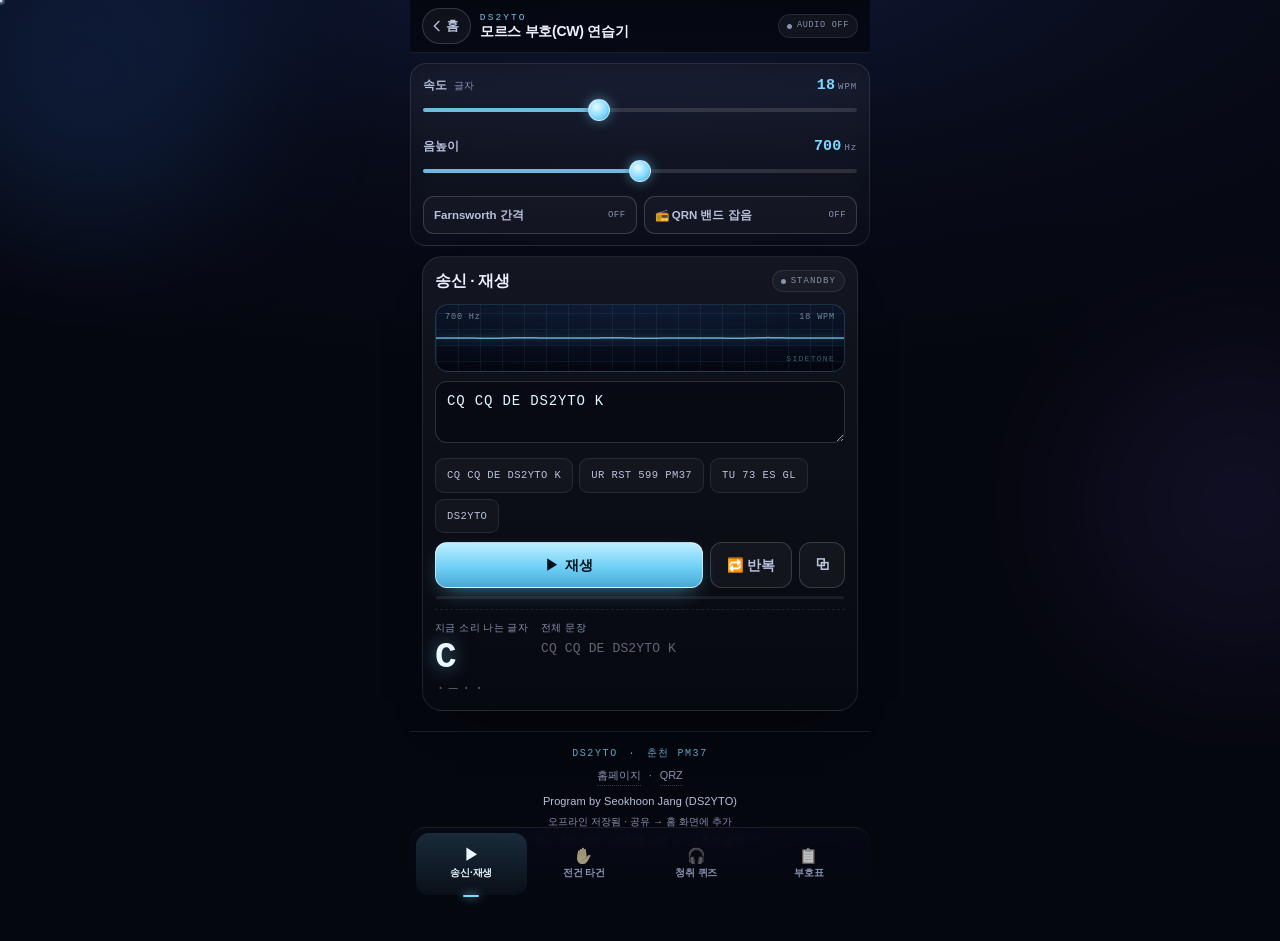
==== cw-trainer/index.html @ cb5028ee "cw-trainer: DS2YTO 모르스 부호(CW) 연습기 추가 — 송신·재생, 전건 타건 자동 해독, 청취 퀴즈(실전 QSO 콜사인 포함), 부호표, Farnsworth 간격·" ====
<!DOCTYPE html>
<html lang="ko">
<head>
<meta charset="utf-8">
<meta name="viewport" content="width=device-width, initial-scale=1, viewport-fit=cover">
<title>DS2YTO 모르스 부호(CW) 연습기</title>
<meta name="description" content="모르스 부호(CW) 송신·재생, 전건 타건 자동 해독, 청취 퀴즈, 부호표 — Farnsworth 간격과 QRN 밴드 잡음까지, 인터넷 없이도 열리는 DS2YTO CW 연습기.">
<meta name="author" content="Seokhoon Jang">
<meta name="theme-color" content="#05070f">
<meta name="color-scheme" content="dark">
<meta name="apple-mobile-web-app-capable" content="yes">
<meta name="apple-mobile-web-app-title" content="CW 연습기">
<meta name="apple-mobile-web-app-status-bar-style" content="black-translucent">
<meta name="mobile-web-app-capable" content="yes">
<meta property="og:type" content="website">
<meta property="og:title" content="DS2YTO 모르스 부호(CW) 연습기">
<meta property="og:description" content="송신·재생 · 전건 타건 자동 해독 · 청취 퀴즈 · 부호표 · Farnsworth 간격 · QRN 밴드 잡음">
<meta property="og:url" content="https://jangsh1015.github.io/cw-trainer/">
<meta property="og:locale" content="ko_KR">
<link rel="manifest" href="manifest.webmanifest">
<link rel="icon" href="icon.svg" type="image/svg+xml">
<link rel="icon" href="icon-192.png" sizes="192x192" type="image/png">
<link rel="apple-touch-icon" href="apple-touch-icon.png">
<link rel="stylesheet" href="style.css?v=cw1">
</head>
<body>
<div class="sky" aria-hidden="true"><div class="stars" id="stars"></div><div class="glow glow-a"></div><div class="glow glow-b"></div></div>

<header class="hdr">
  <a class="back" href="../" aria-label="홈페이지로 돌아가기">
    <svg viewBox="0 0 24 24" aria-hidden="true"><path d="M15 5l-7 7 7 7" fill="none" stroke="currentColor" stroke-width="2" stroke-linecap="round" stroke-linejoin="round"/></svg>
    <span>홈</span>
  </a>
  <div class="brand">
    <span class="brand-k">DS2YTO</span>
    <span class="brand-n">모르스 부호(CW) 연습기</span>
  </div>
  <button type="button" class="live off" id="audioBadge" aria-label="소리 엔진 상태 — 누르면 켜집니다"><i></i><em id="audioText">AUDIO OFF</em></button>
</header>

<!-- ── 공용 컨트롤 ─────────────────────────────── -->
<div class="ctrl" id="ctrl">
  <div class="ctl">
    <div class="ctl-top">
      <label class="ctl-lab" for="wpm">속도 <span>글자</span></label>
      <div class="ctl-val"><b id="wpmVal">18</b><em>WPM</em></div>
    </div>
    <input class="rng" id="wpm" type="range" min="10" max="30" step="1" value="18" aria-label="글자 속도 WPM">
  </div>

  <div class="ctl">
    <div class="ctl-top">
      <label class="ctl-lab" for="tone">음높이</label>
      <div class="ctl-val"><b id="toneVal">700</b><em>Hz</em></div>
    </div>
    <input class="rng" id="tone" type="range" min="500" max="900" step="10" value="700" aria-label="사이드톤 음높이 Hz">
  </div>

  <div class="chips">
    <button type="button" class="chip" id="fwChip" aria-pressed="false">
      <span class="chip-t">Farnsworth 간격</span>
      <em id="fwVal">OFF</em>
    </button>
    <button type="button" class="chip" id="qrnChip" aria-pressed="false">
      <span class="chip-t">📻 QRN 밴드 잡음</span>
      <em id="qrnVal">OFF</em>
    </button>
  </div>

  <div class="fw-sub" id="fwSub" hidden>
    <div class="ctl-top">
      <label class="ctl-lab" for="eff">실효 속도 <span>간격</span></label>
      <div class="ctl-val"><b id="effVal">12</b><em>WPM</em></div>
    </div>
    <input class="rng" id="eff" type="range" min="5" max="18" step="1" value="12" aria-label="Farnsworth 실효 속도 WPM">
    <p class="hint" id="fwHint">글자는 <b>18</b> WPM으로 또렷하게, 사이 간격만 늘려 <b>12</b> WPM 체감으로 들려줍니다.</p>
  </div>
</div>

<main>
  <!-- ── ① 송신 · 재생 ──────────────────────────── -->
  <section class="pane on" id="pane-send" role="tabpanel" aria-label="송신·재생">
    <div class="card">
      <div class="card-h">
        <h2>송신 · 재생</h2>
        <span class="tag" id="txTag"><i></i>STANDBY</span>
      </div>

      <div class="scope">
        <canvas id="scope" aria-hidden="true"></canvas>
        <div class="scope-hud">
          <span id="scopeFreq">700 Hz</span>
          <span id="scopeWpm">18 WPM</span>
        </div>
        <div class="scope-lab" id="scopeLab">SIDETONE</div>
      </div>

      <label class="sr-only" for="txText">보낼 문장</label>
      <textarea id="txText" rows="2" maxlength="160" spellcheck="false" autocapitalize="characters" autocomplete="off">CQ CQ DE DS2YTO K</textarea>

      <div class="presets" id="presets">
        <button type="button" class="preset" data-tx="CQ CQ DE DS2YTO K">CQ CQ DE DS2YTO K</button>
        <button type="button" class="preset" data-tx="UR RST 599 PM37">UR RST 599 PM37</button>
        <button type="button" class="preset" data-tx="TU 73 ES GL">TU 73 ES GL</button>
        <button type="button" class="preset" data-tx="DS2YTO">DS2YTO</button>
      </div>

      <div class="play-row">
        <button type="button" class="btn primary" id="playBtn"><span id="playIco">▶</span><b id="playLab">재생</b></button>
        <button type="button" class="btn ghost" id="loopBtn" aria-pressed="false">🔁 반복</button>
        <button type="button" class="btn ghost icon" id="copyBtn" aria-label="문장 복사">⧉</button>
      </div>
      <div class="play-bar"><i id="playBarFill"></i></div>

      <div class="now">
        <div class="now-l">
          <div class="now-lab">지금 소리 나는 글자</div>
          <div class="now-char" id="nowChar">C</div>
          <div class="now-code" id="nowCode"><span class="sym">·</span><span class="sym">—</span><span class="sym">·</span><span class="sym">·</span></div>
        </div>
        <div class="now-r">
          <div class="now-lab">전체 문장</div>
          <div class="ribbon" id="ribbon" aria-live="off"></div>
        </div>
      </div>
    </div>
  </section>

  <!-- ── ② 전건 타건 ────────────────────────────── -->
  <section class="pane" id="pane-key" role="tabpanel" aria-label="전건 타건 연습">
    <div class="card">
      <div class="card-h">
        <h2>전건 타건 연습</h2>
        <div class="seg" id="keyMode" role="group" aria-label="키 모드">
          <button type="button" class="on" data-km="straight">스트레이트</button>
          <button type="button" data-km="iambic">아이앰빅</button>
        </div>
      </div>

      <div id="keyStraight">
        <button type="button" class="keypad" id="straightKey" aria-label="스트레이트 키 — 누르는 동안 소리">
          <span class="kp-ring" aria-hidden="true"></span>
          <span class="kp-ico" aria-hidden="true">✋</span>
          <b>STRAIGHT KEY</b>
          <em>누르는 동안 소리 · 짧게 점, 길게 선</em>
        </button>
        <p class="hint center">키보드 <b>스페이스바</b>로도 칠 수 있습니다. 점 길이는 치는 속도에 맞춰 자동으로 맞춰집니다.</p>
      </div>

      <div id="keyIambic" hidden>
        <div class="paddles">
          <button type="button" class="paddle dot" id="padDot" aria-label="점 키 — 누르고 있으면 점이 계속">
            <b>·</b><em>점</em>
          </button>
          <button type="button" class="paddle dash" id="padDash" aria-label="선 키 — 누르고 있으면 선이 계속">
            <b>—</b><em>선</em>
          </button>
        </div>
        <p class="hint center">양쪽을 함께 누르면 점·선이 <b>교대로</b> 나갑니다. <b id="iambicWpm">18</b> WPM 전자키.</p>
      </div>

      <div class="decode">
        <div class="dc-h"><span>자동 해독</span><span class="mono" id="dcUnit">점 67ms</span></div>
        <div class="dc-out" id="dcOut"><span class="dc-empty">타건하면 점·선을 읽어 글자로 쌓아 줍니다</span></div>
        <div class="dc-cur">
          <span class="dc-cur-lab">치는 중</span>
          <b id="dcCur">—</b>
          <span class="mono" id="dcCurCode">· —</span>
        </div>
        <div class="dc-btns">
          <button type="button" class="btn ghost sm" id="spaceBtn">␣ 단어 띄우기</button>
          <button type="button" class="btn ghost sm" id="backBtn">⌫ 한 글자</button>
          <button type="button" class="btn ghost sm" id="clearBtn">전체 지우기</button>
        </div>
      </div>
    </div>
  </section>

  <!-- ── ③ 청취 퀴즈 ────────────────────────────── -->
  <section class="pane" id="pane-quiz" role="tabpanel" aria-label="청취 퀴즈">
    <div class="card">
      <div class="card-h">
        <h2>청취 퀴즈</h2>
        <span class="tag" id="quizTag">Q1</span>
      </div>

      <div class="q-modes" id="qModes" role="group" aria-label="퀴즈 종류">
        <button type="button" class="on" data-qm="alnum">알파벳·숫자</button>
        <button type="button" data-qm="abbr">햄 약어</button>
        <button type="button" data-qm="qso">실전 QSO</button>
      </div>

      <div class="q-opts">
        <label class="switch"><input type="checkbox" id="qChoice" checked><span></span>4지선다</label>
        <span class="q-opts-note" id="qOptsNote">끄면 직접 입력</span>
        <button type="button" class="mini" id="qPlay">🔊 소리 듣기</button>
      </div>

      <div class="q-ask" id="qAsk">부호를 듣고 답을 고르세요</div>
      <div class="q-body" id="qBody"></div>
      <div class="q-fb" id="qFb" hidden></div>

      <div class="q-next">
        <button type="button" class="btn primary" id="qNext" hidden>다음 문제 →</button>
      </div>

      <div class="q-score">
        <div class="qs"><b id="scRate">—</b><em>정답률</em></div>
        <div class="qs"><b id="scTotal">0</b><em>시도</em></div>
        <div class="qs"><b id="scStreak">0</b><em>연속</em></div>
        <button type="button" class="mini" id="scReset">기록 지우기</button>
      </div>
    </div>
  </section>

  <!-- ── ④ 부호표 ───────────────────────────────── -->
  <section class="pane" id="pane-chart" role="tabpanel" aria-label="모르스 부호표">
    <div class="card">
      <div class="card-h">
        <h2>모르스 부호표</h2>
        <span class="tag soft">TAP ▶</span>
      </div>
      <p class="hint">칸을 누르면 그 부호가 바로 울립니다. 점(<b>·</b>)은 짧게, 선(<b>—</b>)은 점 세 개 길이.</p>

      <h3 class="chart-h">알파벳 <span>A–Z</span></h3>
      <div class="morse-grid" id="gridAlpha"></div>

      <h3 class="chart-h">숫자 <span>0–9</span></h3>
      <div class="morse-grid num" id="gridNum"></div>

      <h3 class="chart-h">기호 <span>부호 · 물음표 · 슬래시</span></h3>
      <div class="morse-grid" id="gridSym"></div>

      <h3 class="chart-h">프로사인 <span>AR · SK · BT</span></h3>
      <div class="morse-grid" id="gridPro"></div>

      <div class="legend-mini">
        <p><b>AR</b> .-.-. 교신 끝, 응답 대기 · <b>SK</b> ...-.- 교신 종료 · <b>BT</b> -...- 문단 구분</p>
      </div>
    </div>
  </section>
</main>

<footer>
  <div class="foot-brand">DS2YTO <span>·</span> 춘천 PM37</div>
  <div class="foot-links">
    <a href="https://jangsh1015.github.io/">홈페이지</a><span>·</span>
    <a href="https://www.qrz.com/db/DS2YTO">QRZ</a>
  </div>
  <div class="foot-note">Program by Seokhoon Jang (DS2YTO)</div>
  <div class="foot-note dim" id="swNote">오프라인 저장 준비 중…</div>
  <div class="foot-note dim">아이폰은 측면 무음 스위치를 끄면 사이드톤이 들립니다</div>
</footer>

<nav class="tabs" role="tablist" aria-label="연습 모드">
  <button type="button" class="tab on" data-tab="send" role="tab" aria-selected="true"><span class="ico" aria-hidden="true">▶</span><span>송신·재생</span></button>
  <button type="button" class="tab" data-tab="key" role="tab" aria-selected="false"><span class="ico" aria-hidden="true">✋</span><span>전건 타건</span></button>
  <button type="button" class="tab" data-tab="quiz" role="tab" aria-selected="false"><span class="ico" aria-hidden="true">🎧</span><span>청취 퀴즈</span></button>
  <button type="button" class="tab" data-tab="chart" role="tab" aria-selected="false"><span class="ico" aria-hidden="true">📋</span><span>부호표</span></button>
</nav>

<div class="toast" id="toast" role="status" aria-live="polite"></div>
<script src="app.js?v=cw1"></script>
</body>
</html>
---- cw-trainer/style.css ----
/* ── DS2YTO 모르스 부호(CW) 연습기 ───────────────────────────── */

:root{
  --bg:#05070f;
  --bg2:#080d1c;
  --ink:#eef2ff;
  --soft:#b9c2dd;
  --dim:#8892b0;
  --line:rgba(255,255,255,.09);
  --line2:rgba(255,255,255,.16);
  --glass:rgba(255,255,255,.045);
  --glass2:rgba(255,255,255,.075);
  --cyan:#7fd8ff;
  --violet:#b9a8ff;
  --gold:#ffd9a0;
  --amber:#ffb26b;
  --green:#8ff0c0;
  --red:#ff8f8f;
  --r:20px;
  --mono:ui-monospace,"SF Mono",SFMono-Regular,Menlo,Consolas,"Noto Sans Mono CJK KR",monospace;
  --sans:-apple-system,BlinkMacSystemFont,"Apple SD Gothic Neo","Pretendard Variable",Pretendard,"Malgun Gothic","Segoe UI",Roboto,sans-serif;
  --pad:12px;
  --nav-h:62px;
}

*,*::before,*::after{box-sizing:border-box}
html{-webkit-text-size-adjust:100%;scroll-behavior:smooth}
body{
  margin:0;
  background:var(--bg);
  color:var(--ink);
  font-family:var(--sans);
  font-size:15px;
  line-height:1.6;
  letter-spacing:-.01em;
  word-break:keep-all;
  overflow-wrap:break-word;
  -webkit-font-smoothing:antialiased;
  overflow-x:hidden;
  padding-bottom:calc(var(--nav-h) + env(safe-area-inset-bottom) + 14px);
  -webkit-tap-highlight-color:transparent;
}
img{max-width:100%;display:block}
a{color:inherit;text-decoration:none}
button{font:inherit;color:inherit;background:none;border:0;cursor:pointer}
input,textarea{font:inherit;color:inherit}
::selection{background:rgba(127,216,255,.28)}
:focus-visible{outline:2px solid var(--cyan);outline-offset:3px}
[hidden]{display:none!important}
.mono{font-family:var(--mono)}
.sr-only{position:absolute;width:1px;height:1px;padding:0;margin:-1px;overflow:hidden;clip:rect(0 0 0 0);white-space:nowrap;border:0}

/* ── 배경 ─────────────────────────────────────────── */
.sky{position:fixed;inset:0;z-index:-1;overflow:hidden;
  background:
    radial-gradient(120% 70% at 50% -8%,#101a3a 0%,rgba(9,13,30,.6) 40%,var(--bg) 74%),
    linear-gradient(180deg,#060912 0%,#05070f 50%,#070b18 100%);
}
.stars,.stars i{position:absolute;display:block;border-radius:50%;background:#fff}
.stars i{box-shadow:0 0 4px rgba(200,226,255,.6);animation:tw 4s ease-in-out infinite}
@keyframes tw{0%,100%{opacity:.22}50%{opacity:.85}}
.glow{position:absolute;width:320px;height:320px;border-radius:50%;filter:blur(70px);opacity:.3}
.glow-a{top:-90px;left:-70px;background:#1d3f7a}
.glow-b{top:38%;right:-120px;background:#3a2b6b;opacity:.22}

/* ── 헤더 ─────────────────────────────────────────── */
.hdr{
  position:sticky;top:0;z-index:30;
  display:flex;align-items:center;gap:9px;
  padding:calc(8px + env(safe-area-inset-top)) var(--pad) 8px;
  background:linear-gradient(180deg,rgba(5,7,15,.96),rgba(5,7,15,.8));
  backdrop-filter:blur(14px);-webkit-backdrop-filter:blur(14px);
  border-bottom:1px solid var(--line);
}
.back{
  display:inline-flex;align-items:center;gap:1px;
  height:36px;padding:0 11px 0 6px;border-radius:999px;
  border:1px solid var(--line2);background:var(--glass);
  font-size:12.5px;font-weight:600;color:var(--soft);
  flex:0 0 auto;
}
.back svg{width:16px;height:16px}
.back:active{transform:scale(.97);background:var(--glass2)}
.brand{display:flex;flex-direction:column;line-height:1.16;min-width:0;flex:1}
.brand-k{font-family:var(--mono);font-size:9.5px;letter-spacing:.22em;color:var(--cyan);opacity:.9}
.brand-n{font-size:14px;font-weight:750;letter-spacing:-.02em;white-space:nowrap;overflow:hidden;text-overflow:ellipsis}
.live{
  display:inline-flex;align-items:center;gap:5px;flex:0 0 auto;
  height:24px;padding:0 8px;border-radius:999px;
  background:rgba(143,240,192,.1);border:1px solid rgba(143,240,192,.3);
  font-family:var(--mono);font-size:8.5px;letter-spacing:.1em;color:var(--green);
}
.live i{width:5px;height:5px;border-radius:50%;background:var(--green);box-shadow:0 0 6px var(--green)}
.live em{font-style:normal}
.live.off{background:rgba(255,255,255,.05);border-color:var(--line);color:var(--dim)}
.live.off i{background:var(--dim);box-shadow:none}
.live.off em{letter-spacing:.08em}

/* ── 공용 컨트롤 ──────────────────────────────────── */
.ctrl{
  margin:10px var(--pad) 0;
  padding:10px 12px 11px;border-radius:16px;
  border:1px solid var(--line);
  background:linear-gradient(180deg,rgba(255,255,255,.055),rgba(255,255,255,.018));
  box-shadow:0 10px 30px -22px #000 inset;
}
.ctl{margin-bottom:7px}
.ctl-top{display:flex;align-items:baseline;justify-content:space-between;gap:8px}
.ctl-lab{font-size:11.5px;font-weight:650;color:var(--soft);letter-spacing:.01em}
.ctl-lab span{font-size:9.5px;font-weight:500;color:var(--dim);margin-left:3px;letter-spacing:.04em}
.ctl-val{font-family:var(--mono);display:flex;align-items:baseline;gap:3px}
.ctl-val b{font-size:15px;font-weight:700;color:var(--cyan);letter-spacing:.01em}
.ctl-val em{font-style:normal;font-size:9px;letter-spacing:.1em;color:var(--dim)}

.rng{
  -webkit-appearance:none;appearance:none;
  width:100%;height:22px;margin:1px 0 0;padding:0;background:transparent;
}
.rng::-webkit-slider-runnable-track{
  height:4px;border-radius:99px;
  background:linear-gradient(90deg,rgba(127,216,255,.85) 0%,rgba(127,216,255,.85) var(--p,50%),rgba(255,255,255,.12) var(--p,50%),rgba(255,255,255,.12) 100%);
}
.rng::-webkit-slider-thumb{
  -webkit-appearance:none;appearance:none;
  width:22px;height:22px;margin-top:-9px;border-radius:50%;
  background:radial-gradient(circle at 38% 34%,#e7faff,#7fd8ff 58%,#3a9bc4 100%);
  border:1px solid rgba(255,255,255,.5);
  box-shadow:0 0 12px rgba(127,216,255,.55),0 2px 6px rgba(0,0,0,.5);
}
.rng::-moz-range-track{height:4px;border-radius:99px;background:rgba(255,255,255,.14)}
.rng::-moz-range-progress{height:4px;border-radius:99px;background:var(--cyan)}
.rng::-moz-range-thumb{width:20px;height:20px;border-radius:50%;background:#7fd8ff;border:1px solid #fff}

.chips{display:flex;gap:7px;margin-top:3px}
.chip{
  flex:1;min-height:38px;display:flex;align-items:center;justify-content:space-between;gap:5px;
  padding:0 10px;border-radius:11px;
  border:1px solid var(--line2);background:rgba(255,255,255,.03);
  text-align:left;transition:border-color .18s,background .18s;
}
.chip .chip-t{font-size:11.5px;font-weight:600;color:var(--soft);white-space:nowrap;overflow:hidden;text-overflow:ellipsis}
.chip em{font-style:normal;font-family:var(--mono);font-size:9px;letter-spacing:.05em;color:var(--dim);flex:0 0 auto}
.chip[aria-pressed="true"]{border-color:rgba(143,240,192,.42);background:linear-gradient(180deg,rgba(143,240,192,.16),rgba(143,240,192,.05))}
.chip[aria-pressed="true"] .chip-t{color:#d9ffee}
.chip[aria-pressed="true"] em{color:var(--green)}

.fw-sub{
  margin-top:8px;padding:9px 10px 6px;border-radius:12px;
  border:1px dashed rgba(127,216,255,.28);
  background:rgba(127,216,255,.05);
  animation:fwIn .2s ease-out;
}
@keyframes fwIn{from{opacity:0;transform:translateY(-4px)}to{opacity:1;transform:none}}
.hint{margin:5px 0 0;font-size:11px;line-height:1.55;color:var(--dim)}
.hint b{color:var(--soft);font-weight:650}
.hint.center{text-align:center;margin:9px 2px 0}

/* ── 탭 (하단 고정) ───────────────────────────────── */
.tabs{
  position:fixed;left:0;right:0;bottom:0;z-index:40;
  display:grid;grid-template-columns:repeat(4,1fr);gap:2px;
  padding:5px 6px calc(5px + env(safe-area-inset-bottom));
  background:linear-gradient(180deg,rgba(6,10,22,.82),rgba(5,7,15,.97));
  backdrop-filter:blur(16px);-webkit-backdrop-filter:blur(16px);
  border-top:1px solid var(--line);
}
.tab{
  display:flex;flex-direction:column;align-items:center;justify-content:center;gap:2px;
  min-height:var(--nav-h);border-radius:13px;
  font-size:10px;font-weight:600;letter-spacing:-.02em;color:var(--dim);
  transition:color .18s,background .18s;
}
.tab .ico{font-size:15px;line-height:1;filter:grayscale(.75) opacity(.75);transition:filter .18s,transform .18s}
.tab.on{color:#e9f8ff;background:linear-gradient(180deg,rgba(127,216,255,.16),rgba(127,216,255,.04))}
.tab.on .ico{filter:none;transform:translateY(-1px)}
.tab.on::after{content:"";position:absolute;bottom:calc(3px + env(safe-area-inset-bottom));width:16px;height:2px;border-radius:2px;background:var(--cyan);box-shadow:0 0 8px var(--cyan)}

/* ── 패널/카드 ────────────────────────────────────── */
main{padding:10px var(--pad) 4px}
.pane{display:none;animation:paneIn .22s ease-out}
.pane.on{display:block}
@keyframes paneIn{from{opacity:0;transform:translateY(6px)}to{opacity:1;transform:none}}
.card{
  padding:12px;border-radius:var(--r);
  border:1px solid var(--line);
  background:linear-gradient(180deg,rgba(255,255,255,.055),rgba(255,255,255,.012));
  box-shadow:0 24px 50px -34px rgba(0,0,0,.9);
}
.card-h{display:flex;align-items:center;justify-content:space-between;gap:8px;margin-bottom:10px}
.card-h h2{margin:0;font-size:15.5px;font-weight:750;letter-spacing:-.025em}
.tag{
  display:inline-flex;align-items:center;gap:5px;
  height:22px;padding:0 8px;border-radius:999px;
  font-family:var(--mono);font-size:9px;letter-spacing:.12em;
  color:var(--dim);border:1px solid var(--line);background:rgba(255,255,255,.03);
}
.tag i{width:5px;height:5px;border-radius:50%;background:var(--dim)}
.tag.on{color:var(--amber);border-color:rgba(255,178,107,.4);background:rgba(255,178,107,.1)}
.tag.on i{background:var(--amber);box-shadow:0 0 7px var(--amber)}
.tag.soft{color:var(--cyan);border-color:rgba(127,216,255,.3);background:rgba(127,216,255,.08)}

/* ── 스코프 ───────────────────────────────────────── */
.scope{
  position:relative;margin:0 0 9px;border-radius:13px;overflow:hidden;
  border:1px solid rgba(127,216,255,.2);
  background:radial-gradient(120% 100% at 50% 0%,rgba(16,30,58,.9),rgba(4,7,16,.95));
}
.scope canvas{display:block;width:100%;height:66px}
.scope-hud{
  position:absolute;left:9px;right:9px;top:6px;
  display:flex;justify-content:space-between;
  font-family:var(--mono);font-size:8.5px;letter-spacing:.1em;color:rgba(200,226,255,.55);
  pointer-events:none;
}
.scope-lab{
  position:absolute;right:9px;bottom:5px;
  font-family:var(--mono);font-size:8px;letter-spacing:.16em;color:rgba(127,216,255,.4);
  pointer-events:none;transition:color .15s;
}
.scope-lab.hot{color:rgba(255,178,107,.95);text-shadow:0 0 10px rgba(255,178,107,.5)}

/* ── 입력 · 프리셋 · 재생 ─────────────────────────── */
#txText{
  width:100%;min-height:58px;resize:vertical;
  padding:9px 11px;border-radius:12px;
  border:1px solid var(--line2);background:rgba(4,8,18,.6);
  font-family:var(--mono);font-size:14px;line-height:1.5;letter-spacing:.06em;
  color:#e6f7ff;text-transform:uppercase;
}
#txText:focus{border-color:rgba(127,216,255,.55);outline:none;box-shadow:0 0 0 3px rgba(127,216,255,.12)}
.presets{display:flex;flex-wrap:wrap;gap:6px;margin:8px 0 9px;padding:0}
.preset{
  flex:0 1 auto;max-width:100%;
  padding:8px 11px;border-radius:9px;
  border:1px solid var(--line);background:rgba(255,255,255,.03);
  font-family:var(--mono);font-size:10.5px;letter-spacing:.04em;color:var(--soft);
  white-space:nowrap;
}
.preset:active{background:rgba(127,216,255,.14);border-color:rgba(127,216,255,.45);color:#e9f8ff}

.play-row{display:flex;gap:7px;align-items:stretch}
.btn{
  display:inline-flex;align-items:center;justify-content:center;gap:6px;
  min-height:46px;padding:0 16px;border-radius:12px;
  font-size:13.5px;font-weight:700;letter-spacing:-.01em;
  border:1px solid var(--line2);background:var(--glass);color:var(--soft);
  transition:transform .12s,background .18s,border-color .18s;
}
.btn:active{transform:scale(.985)}
.btn.primary{
  flex:1;color:#021019;
  background:linear-gradient(180deg,#bdefff,#6fd0f6 55%,#4aa9d4);
  border-color:rgba(255,255,255,.55);
  box-shadow:0 8px 22px -10px rgba(127,216,255,.7);
}
.btn.primary b{font-size:14px}
.btn.primary.tx{background:linear-gradient(180deg,#ffd9a8,#ffb26b 60%,#e08b45);color:#221000;box-shadow:0 8px 22px -10px rgba(255,178,107,.75)}
.btn.ghost{background:rgba(255,255,255,.04)}
.btn.ghost[aria-pressed="true"]{border-color:rgba(255,217,160,.5);background:rgba(255,217,160,.12);color:var(--gold)}
.btn.icon{width:46px;padding:0;font-size:15px}
.btn.sm{min-height:38px;padding:0 11px;font-size:11.5px;font-weight:650;flex:1;white-space:nowrap}
.play-bar{height:3px;margin:8px 1px 10px;border-radius:3px;background:rgba(255,255,255,.07);overflow:hidden}
.play-bar i{display:block;height:100%;width:0;border-radius:3px;background:linear-gradient(90deg,#7fd8ff,#b9a8ff);transition:width .1s linear}

/* ── 현재 글자 · 리본 ─────────────────────────────── */
.now{display:flex;gap:10px;align-items:stretch;border-top:1px dashed var(--line);padding-top:10px}
.now-l{flex:0 0 96px}
.now-lab{font-size:9.5px;letter-spacing:.05em;color:var(--dim);margin-bottom:2px}
.now-char{
  font-family:var(--mono);font-size:36px;font-weight:700;line-height:1.1;
  color:#eaf9ff;text-shadow:0 0 18px rgba(127,216,255,.55);
  min-height:40px;
}
.now-code{display:flex;flex-wrap:wrap;gap:2px;margin-top:2px;min-height:18px}
.now-code .sym{
  font-family:var(--mono);font-size:15px;line-height:1;color:rgba(185,194,221,.42);
  padding:1px 1px;border-radius:4px;transition:color .06s,background .06s,text-shadow .06s;
}
.now-code .sym.on{color:#fffdf5;background:rgba(255,217,160,.22);box-shadow:0 0 0 1px rgba(255,217,160,.55) inset,0 0 12px rgba(255,178,107,.45);text-shadow:0 0 10px rgba(255,217,160,.9)}
.now-r{flex:1;min-width:0}
.ribbon{
  display:flex;flex-wrap:wrap;gap:0;
  font-family:var(--mono);font-size:13px;letter-spacing:.01em;line-height:1.7;
  color:rgba(200,212,240,.45);
  max-height:74px;overflow:hidden;
}
.ribbon span{
  padding:0;border-radius:3px;transition:color .08s,background .08s;
  white-space:pre;
}
.ribbon span.on{color:#021019;background:var(--gold);box-shadow:0 0 12px rgba(255,217,160,.7);font-weight:700}
.ribbon span.done{color:rgba(200,226,255,.78)}

/* ── 전건 타건 ────────────────────────────────────── */
.seg{display:inline-flex;padding:2px;border-radius:999px;border:1px solid var(--line);background:rgba(255,255,255,.03)}
.seg button{
  min-height:30px;padding:0 10px;border-radius:999px;
  font-size:11px;font-weight:650;color:var(--dim);white-space:nowrap;
}
.seg button.on{background:rgba(127,216,255,.16);color:#dff6ff;box-shadow:0 0 0 1px rgba(127,216,255,.3) inset}

.keypad{
  position:relative;display:flex;flex-direction:column;align-items:center;justify-content:center;gap:3px;
  width:100%;height:172px;border-radius:18px;
  border:1px solid rgba(127,216,255,.28);
  background:
    radial-gradient(120% 90% at 50% 0%,rgba(127,216,255,.14),rgba(255,255,255,.02) 60%),
    linear-gradient(180deg,rgba(17,26,48,.9),rgba(6,10,20,.95));
  box-shadow:0 18px 40px -26px #000,0 0 0 1px rgba(255,255,255,.03) inset;
  touch-action:none;user-select:none;-webkit-user-select:none;
  transition:transform .08s,box-shadow .12s,border-color .12s,background .12s;
}
.keypad .kip{display:none}
.kp-ring{
  position:absolute;inset:12px;border-radius:12px;
  border:1px dashed rgba(127,216,255,.2);
  transition:border-color .12s,box-shadow .12s;
}
.kp-ico{font-size:30px;line-height:1;opacity:.85;transition:transform .1s}
.keypad b{font-family:var(--mono);font-size:12px;letter-spacing:.18em;color:rgba(200,226,255,.8)}
.keypad em{font-style:normal;font-size:10.5px;color:var(--dim);letter-spacing:-.01em}
.keypad.keyed{
  transform:scale(.985);border-color:rgba(255,178,107,.75);
  background:
    radial-gradient(120% 90% at 50% 0%,rgba(255,178,107,.3),rgba(255,178,107,.06) 62%),
    linear-gradient(180deg,rgba(48,30,16,.92),rgba(18,11,6,.96));
  box-shadow:0 0 40px -6px rgba(255,178,107,.5),0 12px 30px -22px #000;
}
.keypad.keyed .kp-ring{border-color:rgba(255,217,160,.6);box-shadow:0 0 26px rgba(255,178,107,.35) inset}
.keypad.keyed .kp-ico{transform:scale(1.08)}

.paddles{display:flex;gap:8px;height:150px}
.paddle{
  flex:1;display:flex;flex-direction:column;align-items:center;justify-content:center;gap:2px;
  border-radius:18px;border:1px solid var(--line2);
  background:linear-gradient(180deg,rgba(255,255,255,.06),rgba(255,255,255,.015));
  touch-action:none;user-select:none;-webkit-user-select:none;
  transition:transform .07s,background .1s,border-color .1s,box-shadow .1s;
}
.paddle b{font-family:var(--mono);font-size:52px;line-height:1;color:#dff4ff;text-shadow:0 0 18px rgba(127,216,255,.45)}
.paddle em{font-style:normal;font-size:10.5px;letter-spacing:.1em;color:var(--dim)}
.paddle.dot{border-color:rgba(127,216,255,.3)}
.paddle.dash{border-color:rgba(185,168,255,.3)}
.paddle.dash b{color:#ece4ff;text-shadow:0 0 18px rgba(185,168,255,.45)}
.paddle.keyed{transform:scale(.96)}
.paddle.dot.keyed{background:linear-gradient(180deg,rgba(127,216,255,.3),rgba(127,216,255,.08));border-color:rgba(127,216,255,.8);box-shadow:0 0 30px -4px rgba(127,216,255,.6)}
.paddle.dash.keyed{background:linear-gradient(180deg,rgba(185,168,255,.3),rgba(185,168,255,.08));border-color:rgba(185,168,255,.8);box-shadow:0 0 30px -4px rgba(185,168,255,.6)}

.decode{margin-top:11px;padding-top:10px;border-top:1px dashed var(--line)}
.dc-h{display:flex;justify-content:space-between;font-size:10px;letter-spacing:.04em;color:var(--dim);margin-bottom:5px}
.dc-out{
  min-height:62px;padding:8px 10px;border-radius:11px;
  border:1px solid var(--line);background:rgba(4,8,18,.62);
  font-family:var(--mono);font-size:19px;letter-spacing:.12em;line-height:1.45;color:#eaf9ff;
  word-break:break-all;
}
.dc-out .dc-empty{font-family:var(--sans);font-size:11.5px;letter-spacing:-.01em;color:var(--dim)}
.dc-out .unk{color:var(--red)}
.dc-out .cur{color:var(--gold);text-shadow:0 0 12px rgba(255,217,160,.6)}
.dc-cur{display:flex;align-items:baseline;gap:7px;margin-top:7px;min-height:22px}
.dc-cur-lab{font-size:9.5px;letter-spacing:.06em;color:var(--dim)}
.dc-cur b{font-family:var(--mono);font-size:20px;color:#bfe9ff;line-height:1}
.dc-cur span{font-family:var(--mono);font-size:13px;color:rgba(255,217,160,.85);letter-spacing:.1em}
.dc-btns{display:flex;gap:6px;margin-top:8px}

/* ── 청취 퀴즈 ────────────────────────────────────── */
.q-modes{display:grid;grid-template-columns:repeat(3,1fr);gap:6px;margin-bottom:9px}
.q-modes button{
  min-height:40px;padding:0 4px;border-radius:10px;
  border:1px solid var(--line);background:rgba(255,255,255,.03);
  font-size:11.5px;font-weight:650;color:var(--soft);letter-spacing:-.02em;
}
.q-modes button.on{
  border-color:rgba(127,216,255,.5);color:#eaf9ff;
  background:linear-gradient(180deg,rgba(127,216,255,.2),rgba(127,216,255,.05));
  box-shadow:0 0 20px -8px rgba(127,216,255,.8);
}
.q-opts{display:flex;align-items:center;gap:8px;margin-bottom:10px}
.switch{display:inline-flex;align-items:center;gap:7px;font-size:11.5px;color:var(--soft);font-weight:600}
.switch input{position:absolute;opacity:0;width:1px;height:1px}
.switch span{
  position:relative;width:38px;height:22px;border-radius:99px;
  background:rgba(255,255,255,.12);border:1px solid var(--line2);transition:background .18s,border-color .18s;
}
.switch span::after{
  content:"";position:absolute;top:2px;left:2px;width:16px;height:16px;border-radius:50%;
  background:#c9d4ea;transition:transform .18s,background .18s;
}
.switch input:checked + span{background:rgba(127,216,255,.28);border-color:rgba(127,216,255,.6)}
.switch input:checked + span::after{transform:translateX(16px);background:#eaf9ff;box-shadow:0 0 10px rgba(127,216,255,.9)}
.q-opts-note{font-size:10px;color:var(--dim)}
.mini{
  margin-left:auto;padding:6px 10px;border-radius:999px;
  border:1px solid var(--line2);background:rgba(255,255,255,.04);
  font-size:11px;font-weight:650;color:var(--soft);white-space:nowrap;
}
.mini:active{background:rgba(127,216,255,.14);border-color:rgba(127,216,255,.45);color:#e9f8ff}

.q-ask{font-size:12px;color:var(--soft);margin-bottom:9px;padding:7px 10px;border-radius:9px;background:rgba(255,255,255,.03);border-left:2px solid rgba(127,216,255,.5)}
.q-body{display:grid;grid-template-columns:1fr 1fr;gap:7px}
.q-body.single{grid-template-columns:1fr}
.q-choice{
  min-height:56px;padding:6px 8px;border-radius:12px;
  border:1px solid var(--line2);background:rgba(255,255,255,.035);
  font-family:var(--mono);font-size:19px;font-weight:700;letter-spacing:.1em;color:#e6f7ff;
  transition:border-color .15s,background .15s,transform .1s;
}
.q-choice:active{transform:scale(.98)}
.q-choice.correct{border-color:rgba(143,240,192,.8);background:rgba(143,240,192,.16);color:#d9ffee;box-shadow:0 0 22px -8px var(--green)}
.q-choice.wrong{border-color:rgba(255,143,143,.75);background:rgba(255,143,143,.14);color:#ffdede}
.q-choice.dim{opacity:.45}
.q-choice .qc-sub{display:block;font-family:var(--mono);font-size:9px;font-weight:400;letter-spacing:.14em;color:rgba(185,194,221,.6);margin-top:2px}

.q-input{display:flex;gap:6px}
.q-input input{
  flex:1;min-width:0;height:50px;padding:0 12px;border-radius:11px;
  border:1px solid var(--line2);background:rgba(4,8,18,.65);
  font-family:var(--mono);font-size:18px;letter-spacing:.14em;text-transform:uppercase;color:#eaf9ff;
}
.q-input input:focus{outline:none;border-color:rgba(127,216,255,.6);box-shadow:0 0 0 3px rgba(127,216,255,.12)}
.q-input button{min-width:76px;height:50px;border-radius:11px;background:linear-gradient(180deg,#bdefff,#6fd0f6 60%,#4aa9d4);color:#021019;font-weight:750;font-size:13px}

.q-fb{
  margin-top:9px;padding:10px 11px;border-radius:12px;
  border:1px solid var(--line);background:rgba(255,255,255,.03);
  animation:fbIn .2s ease-out;
}
@keyframes fbIn{from{opacity:0;transform:translateY(4px)}to{opacity:1;transform:none}}
.q-fb.ok{border-color:rgba(143,240,192,.45);background:linear-gradient(180deg,rgba(143,240,192,.12),rgba(255,255,255,.02))}
.q-fb.no{border-color:rgba(255,143,143,.45);background:linear-gradient(180deg,rgba(255,143,143,.1),rgba(255,255,255,.02))}
.q-fb-h{display:flex;align-items:center;gap:6px;font-size:12.5px;font-weight:750}
.q-fb.ok .q-fb-h{color:var(--green)}
.q-fb.no .q-fb-h{color:var(--red)}
.q-fb-ans{font-family:var(--mono);font-size:17px;letter-spacing:.12em;color:#eaf9ff;margin-top:4px}
.q-fb-ans em{font-style:normal;font-family:var(--mono);font-size:13px;letter-spacing:.16em;color:rgba(255,217,160,.9);margin-left:6px}
.q-fb-copy{font-family:var(--mono);font-size:11.5px;line-height:1.6;letter-spacing:.05em;color:var(--soft);margin-top:5px;word-break:break-word}
.q-fb-ko{font-size:11.5px;color:var(--dim);margin-top:4px;line-height:1.55}
.q-next{margin-top:9px}
.q-next .btn{width:100%;min-height:44px}
.q-score{display:flex;align-items:center;gap:6px;margin-top:11px;padding-top:10px;border-top:1px dashed var(--line)}
.qs{flex:1;text-align:center;padding:5px 2px;border-radius:9px;background:rgba(255,255,255,.025);border:1px solid rgba(255,255,255,.05)}
.qs b{display:block;font-family:var(--mono);font-size:15px;color:#dff4ff;line-height:1.2}
.qs em{font-style:normal;font-size:9px;letter-spacing:.04em;color:var(--dim)}
.q-score .mini{margin-left:2px;font-size:10px;padding:6px 8px}

/* ── 부호표 ───────────────────────────────────────── */
.chart-h{display:flex;align-items:baseline;gap:6px;margin:13px 0 7px;font-size:12px;font-weight:700;color:var(--soft)}
.chart-h:first-of-type{margin-top:6px}
.chart-h span{font-family:var(--mono);font-size:9px;font-weight:400;letter-spacing:.1em;color:var(--dim)}
.morse-grid{display:grid;grid-template-columns:repeat(5,1fr);gap:5px}
.morse-grid.num{grid-template-columns:repeat(5,1fr)}
.mcell{
  display:flex;flex-direction:column;align-items:center;justify-content:center;gap:1px;
  min-height:52px;padding:4px 2px;border-radius:9px;
  border:1px solid var(--line);background:rgba(255,255,255,.032);
  transition:border-color .12s,background .12s,transform .08s,box-shadow .12s;
}
.mcell b{font-family:var(--mono);font-size:14px;font-weight:700;color:#e9f8ff;line-height:1.1;letter-spacing:.04em}
.mcell em{display:flex;align-items:center;justify-content:center;gap:2.5px;height:6px;margin-top:2px}
.mcell em i{display:block;height:3px;border-radius:2px;background:rgba(127,216,255,.85)}
.mcell em i.d{width:3px}
.mcell em i.s{width:11px}
.mcell em i.gap{width:2px;background:transparent}
.mcell:active,.mcell.hit{
  transform:scale(.96);border-color:rgba(255,217,160,.7);
  background:rgba(255,217,160,.14);box-shadow:0 0 18px -4px rgba(255,217,160,.7);
}
.mcell.hit b{color:var(--gold)}
.legend-mini{margin-top:12px;padding:9px 10px;border-radius:10px;background:rgba(255,255,255,.025);border:1px solid var(--line)}
.legend-mini p{margin:0;font-size:10.5px;line-height:1.7;color:var(--dim)}
.legend-mini b{font-family:var(--mono);color:var(--soft)}

/* ── 푸터 · 토스트 ────────────────────────────────── */
footer{
  margin:16px var(--pad) 0;padding:14px 12px 16px;
  border-top:1px solid var(--line);
  text-align:center;
}
.foot-brand{font-family:var(--mono);font-size:10px;letter-spacing:.16em;color:rgba(127,216,255,.75)}
.foot-brand span{color:var(--dim);margin:0 3px}
.foot-links{display:flex;justify-content:center;gap:8px;margin-top:5px;font-size:11px;color:var(--dim)}
.foot-links a{border-bottom:1px dotted rgba(255,255,255,.2);padding-bottom:1px}
.foot-note{margin-top:7px;font-size:11px;color:var(--soft);letter-spacing:.01em}
.foot-note.dim{color:var(--dim);font-size:10px;margin-top:3px}
.toast{
  position:fixed;left:50%;bottom:calc(var(--nav-h) + env(safe-area-inset-bottom) + 16px);
  transform:translate(-50%,14px);z-index:60;
  padding:9px 14px;border-radius:999px;
  background:rgba(8,14,28,.96);border:1px solid rgba(127,216,255,.35);
  font-size:11.5px;color:#dff4ff;white-space:nowrap;
  opacity:0;pointer-events:none;transition:opacity .2s,transform .2s;
  box-shadow:0 12px 30px -14px #000;
}
.toast.on{opacity:1;transform:translate(-50%,0)}

@media (min-width:520px){
  .hdr,.ctrl,main,footer{max-width:460px;margin-left:auto;margin-right:auto}
  .tabs{max-width:460px;left:50%;transform:translateX(-50%);border-radius:16px 16px 0 0}
  .toast{max-width:460px}
}
@media (prefers-reduced-motion:reduce){
  *,*::before,*::after{animation-duration:.001s!important;transition-duration:.001s!important}
}
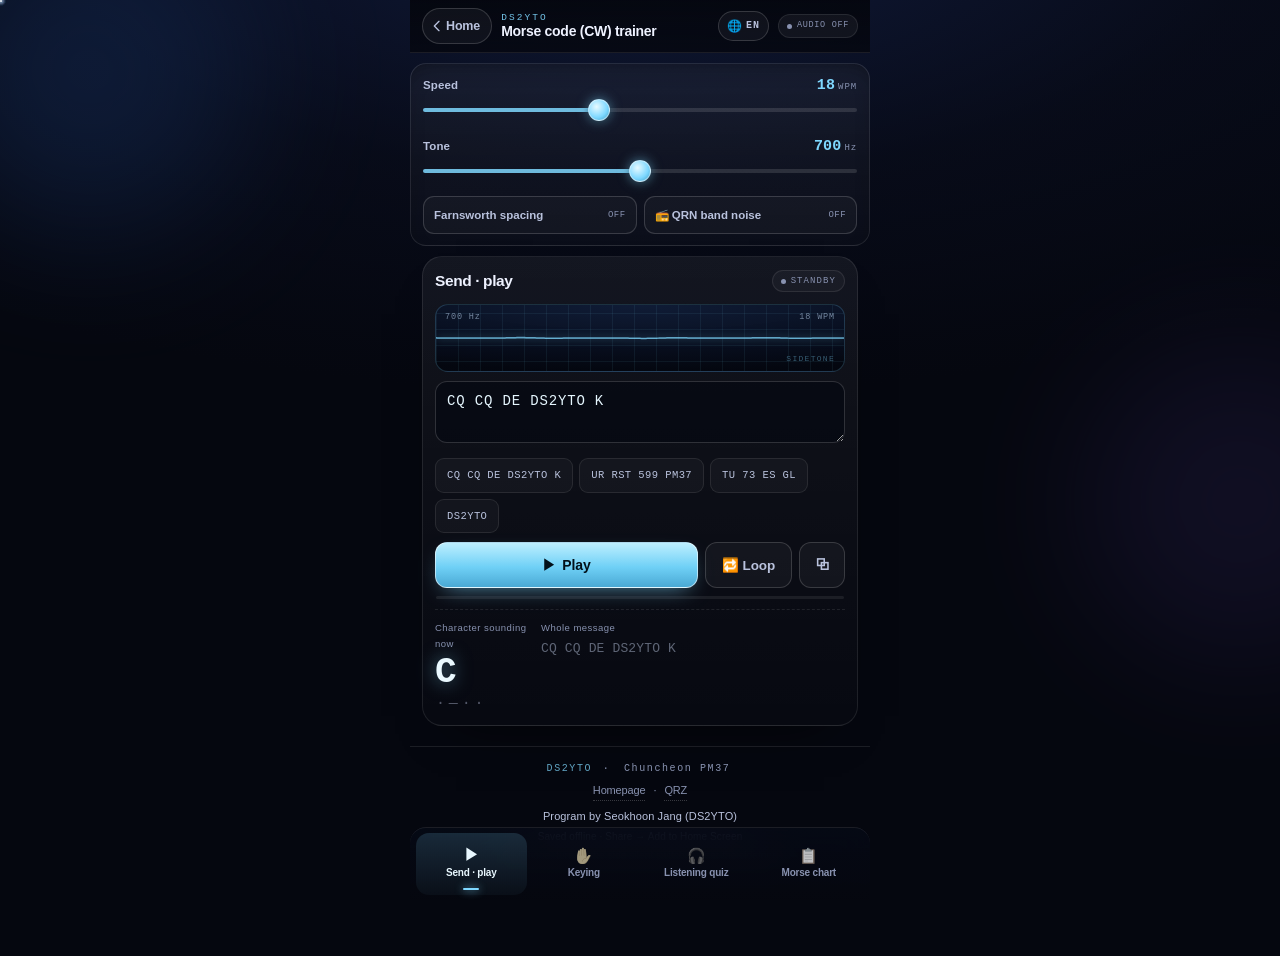
==== commit 511935db: "도구 앱 5개국어(한·영·일·중·러): 햄 도우미·CW 연습기·무전 도구함에 홈페이지와 같은 sh_lang5 언어 연동, 🌐 언어 버튼, 전체 UI 번역 - ham-helper: " ====
--- a/cw-trainer/index.html
+++ b/cw-trainer/index.html
@@ -21,68 +21,81 @@
 <link rel="icon" href="icon.svg" type="image/svg+xml">
 <link rel="icon" href="icon-192.png" sizes="192x192" type="image/png">
 <link rel="apple-touch-icon" href="apple-touch-icon.png">
-<link rel="stylesheet" href="style.css?v=cw1">
+<link rel="stylesheet" href="style.css?v=cw2">
 </head>
 <body>
 <div class="sky" aria-hidden="true"><div class="stars" id="stars"></div><div class="glow glow-a"></div><div class="glow glow-b"></div></div>
 
 <header class="hdr">
-  <a class="back" href="../" aria-label="홈페이지로 돌아가기">
+  <a class="back" href="../" aria-label="홈페이지로 돌아가기" data-i18n-aria="hdr.backAria">
     <svg viewBox="0 0 24 24" aria-hidden="true"><path d="M15 5l-7 7 7 7" fill="none" stroke="currentColor" stroke-width="2" stroke-linecap="round" stroke-linejoin="round"/></svg>
-    <span>홈</span>
+    <span data-i18n="hdr.home">홈</span>
   </a>
   <div class="brand">
     <span class="brand-k">DS2YTO</span>
-    <span class="brand-n">모르스 부호(CW) 연습기</span>
-  </div>
-  <button type="button" class="live off" id="audioBadge" aria-label="소리 엔진 상태 — 누르면 켜집니다"><i></i><em id="audioText">AUDIO OFF</em></button>
+    <span class="brand-n" data-i18n="hdr.title">모르스 부호(CW) 연습기</span>
+  </div>
+  <div class="lang" id="lang">
+    <button type="button" class="lang-btn" id="lang-btn" aria-haspopup="listbox" aria-expanded="false" aria-label="언어 선택" data-i18n-aria="lang.aria">
+      <span class="lang-globe" aria-hidden="true">🌐</span>
+      <span class="lang-code" id="lang-code">KO</span>
+    </button>
+    <ul class="lang-menu" id="lang-menu" role="listbox" aria-label="언어 선택" data-i18n-aria="lang.aria" hidden>
+      <li><button type="button" role="option" data-lang="ko" lang="ko" aria-selected="true">한국어</button></li>
+      <li><button type="button" role="option" data-lang="en" lang="en" aria-selected="false">English</button></li>
+      <li><button type="button" role="option" data-lang="ja" lang="ja" aria-selected="false">日本語</button></li>
+      <li><button type="button" role="option" data-lang="zh" lang="zh-Hans" aria-selected="false">中文</button></li>
+      <li><button type="button" role="option" data-lang="ru" lang="ru" aria-selected="false">Русский</button></li>
+    </ul>
+  </div>
+  <button type="button" class="live off" id="audioBadge" aria-label="소리 엔진 상태 — 누르면 켜집니다" data-i18n-aria="hdr.audioAria"><i></i><em id="audioText">AUDIO OFF</em></button>
 </header>
 
 <!-- ── 공용 컨트롤 ─────────────────────────────── -->
 <div class="ctrl" id="ctrl">
   <div class="ctl">
     <div class="ctl-top">
-      <label class="ctl-lab" for="wpm">속도 <span>글자</span></label>
+      <label class="ctl-lab" for="wpm" data-i18n="ctl.speedLab">속도 <span>글자</span></label>
       <div class="ctl-val"><b id="wpmVal">18</b><em>WPM</em></div>
     </div>
-    <input class="rng" id="wpm" type="range" min="10" max="30" step="1" value="18" aria-label="글자 속도 WPM">
+    <input class="rng" id="wpm" type="range" min="10" max="30" step="1" value="18" aria-label="글자 속도 WPM" data-i18n-aria="ctl.speedAria">
   </div>
 
   <div class="ctl">
     <div class="ctl-top">
-      <label class="ctl-lab" for="tone">음높이</label>
+      <label class="ctl-lab" for="tone" data-i18n="ctl.toneLab">음높이</label>
       <div class="ctl-val"><b id="toneVal">700</b><em>Hz</em></div>
     </div>
-    <input class="rng" id="tone" type="range" min="500" max="900" step="10" value="700" aria-label="사이드톤 음높이 Hz">
+    <input class="rng" id="tone" type="range" min="500" max="900" step="10" value="700" aria-label="사이드톤 음높이 Hz" data-i18n-aria="ctl.toneAria">
   </div>
 
   <div class="chips">
     <button type="button" class="chip" id="fwChip" aria-pressed="false">
-      <span class="chip-t">Farnsworth 간격</span>
+      <span class="chip-t" data-i18n="ctl.fw">Farnsworth 간격</span>
       <em id="fwVal">OFF</em>
     </button>
     <button type="button" class="chip" id="qrnChip" aria-pressed="false">
-      <span class="chip-t">📻 QRN 밴드 잡음</span>
+      <span class="chip-t" data-i18n="ctl.qrn">📻 QRN 밴드 잡음</span>
       <em id="qrnVal">OFF</em>
     </button>
   </div>
 
   <div class="fw-sub" id="fwSub" hidden>
     <div class="ctl-top">
-      <label class="ctl-lab" for="eff">실효 속도 <span>간격</span></label>
+      <label class="ctl-lab" for="eff" data-i18n="ctl.effLab">실효 속도 <span>간격</span></label>
       <div class="ctl-val"><b id="effVal">12</b><em>WPM</em></div>
     </div>
-    <input class="rng" id="eff" type="range" min="5" max="18" step="1" value="12" aria-label="Farnsworth 실효 속도 WPM">
+    <input class="rng" id="eff" type="range" min="5" max="18" step="1" value="12" aria-label="Farnsworth 실효 속도 WPM" data-i18n-aria="ctl.effAria">
     <p class="hint" id="fwHint">글자는 <b>18</b> WPM으로 또렷하게, 사이 간격만 늘려 <b>12</b> WPM 체감으로 들려줍니다.</p>
   </div>
 </div>
 
 <main>
   <!-- ── ① 송신 · 재생 ──────────────────────────── -->
-  <section class="pane on" id="pane-send" role="tabpanel" aria-label="송신·재생">
-    <div class="card">
-      <div class="card-h">
-        <h2>송신 · 재생</h2>
+  <section class="pane on" id="pane-send" role="tabpanel" aria-label="송신·재생" data-i18n-aria="pane.sendAria">
+    <div class="card">
+      <div class="card-h">
+        <h2 data-i18n="send.title">송신 · 재생</h2>
         <span class="tag" id="txTag"><i></i>STANDBY</span>
       </div>
 
@@ -95,7 +108,7 @@
         <div class="scope-lab" id="scopeLab">SIDETONE</div>
       </div>
 
-      <label class="sr-only" for="txText">보낼 문장</label>
+      <label class="sr-only" for="txText" data-i18n="send.textAria">보낼 문장</label>
       <textarea id="txText" rows="2" maxlength="160" spellcheck="false" autocapitalize="characters" autocomplete="off">CQ CQ DE DS2YTO K</textarea>
 
       <div class="presets" id="presets">
@@ -107,19 +120,19 @@
 
       <div class="play-row">
         <button type="button" class="btn primary" id="playBtn"><span id="playIco">▶</span><b id="playLab">재생</b></button>
-        <button type="button" class="btn ghost" id="loopBtn" aria-pressed="false">🔁 반복</button>
-        <button type="button" class="btn ghost icon" id="copyBtn" aria-label="문장 복사">⧉</button>
+        <button type="button" class="btn ghost" id="loopBtn" aria-pressed="false" data-i18n="send.loop">🔁 반복</button>
+        <button type="button" class="btn ghost icon" id="copyBtn" aria-label="문장 복사" data-i18n-aria="send.copyAria">⧉</button>
       </div>
       <div class="play-bar"><i id="playBarFill"></i></div>
 
       <div class="now">
         <div class="now-l">
-          <div class="now-lab">지금 소리 나는 글자</div>
+          <div class="now-lab" data-i18n="send.now">지금 소리 나는 글자</div>
           <div class="now-char" id="nowChar">C</div>
           <div class="now-code" id="nowCode"><span class="sym">·</span><span class="sym">—</span><span class="sym">·</span><span class="sym">·</span></div>
         </div>
         <div class="now-r">
-          <div class="now-lab">전체 문장</div>
+          <div class="now-lab" data-i18n="send.all">전체 문장</div>
           <div class="ribbon" id="ribbon" aria-live="off"></div>
         </div>
       </div>
@@ -127,139 +140,141 @@
   </section>
 
   <!-- ── ② 전건 타건 ────────────────────────────── -->
-  <section class="pane" id="pane-key" role="tabpanel" aria-label="전건 타건 연습">
-    <div class="card">
-      <div class="card-h">
-        <h2>전건 타건 연습</h2>
-        <div class="seg" id="keyMode" role="group" aria-label="키 모드">
-          <button type="button" class="on" data-km="straight">스트레이트</button>
-          <button type="button" data-km="iambic">아이앰빅</button>
+  <section class="pane" id="pane-key" role="tabpanel" aria-label="전건 타건 연습" data-i18n-aria="pane.keyAria">
+    <div class="card">
+      <div class="card-h">
+        <h2 data-i18n="key.title">전건 타건 연습</h2>
+        <div class="seg" id="keyMode" role="group" aria-label="키 모드" data-i18n-aria="key.modeAria">
+          <button type="button" class="on" data-km="straight" data-i18n="key.straight">스트레이트</button>
+          <button type="button" data-km="iambic" data-i18n="key.iambic">아이앰빅</button>
         </div>
       </div>
 
       <div id="keyStraight">
-        <button type="button" class="keypad" id="straightKey" aria-label="스트레이트 키 — 누르는 동안 소리">
+        <button type="button" class="keypad" id="straightKey" aria-label="스트레이트 키 — 누르는 동안 소리" data-i18n-aria="key.straightAria">
           <span class="kp-ring" aria-hidden="true"></span>
           <span class="kp-ico" aria-hidden="true">✋</span>
           <b>STRAIGHT KEY</b>
-          <em>누르는 동안 소리 · 짧게 점, 길게 선</em>
+          <em data-i18n="key.straightHint">누르는 동안 소리 · 짧게 점, 길게 선</em>
         </button>
-        <p class="hint center">키보드 <b>스페이스바</b>로도 칠 수 있습니다. 점 길이는 치는 속도에 맞춰 자동으로 맞춰집니다.</p>
+        <p class="hint center" data-i18n="key.spaceHint">키보드 <b>스페이스바</b>로도 칠 수 있습니다. 점 길이는 치는 속도에 맞춰 자동으로 맞춰집니다.</p>
       </div>
 
       <div id="keyIambic" hidden>
         <div class="paddles">
-          <button type="button" class="paddle dot" id="padDot" aria-label="점 키 — 누르고 있으면 점이 계속">
-            <b>·</b><em>점</em>
+          <button type="button" class="paddle dot" id="padDot" aria-label="점 키 — 누르고 있으면 점이 계속" data-i18n-aria="key.dotAria">
+            <b>·</b><em data-i18n="key.dot">점</em>
           </button>
-          <button type="button" class="paddle dash" id="padDash" aria-label="선 키 — 누르고 있으면 선이 계속">
-            <b>—</b><em>선</em>
+          <button type="button" class="paddle dash" id="padDash" aria-label="선 키 — 누르고 있으면 선이 계속" data-i18n-aria="key.dashAria">
+            <b>—</b><em data-i18n="key.dash">선</em>
           </button>
         </div>
-        <p class="hint center">양쪽을 함께 누르면 점·선이 <b>교대로</b> 나갑니다. <b id="iambicWpm">18</b> WPM 전자키.</p>
+        <p class="hint center"><b id="iambicWpm">18</b> <span data-i18n="key.iambicHint">WPM 전자키 · 양쪽을 함께 누르면 점·선이 교대로 나갑니다.</span></p>
       </div>
 
       <div class="decode">
-        <div class="dc-h"><span>자동 해독</span><span class="mono" id="dcUnit">점 67ms</span></div>
+        <div class="dc-h"><span data-i18n="key.decode">자동 해독</span><span class="mono" id="dcUnit">점 67ms</span></div>
         <div class="dc-out" id="dcOut"><span class="dc-empty">타건하면 점·선을 읽어 글자로 쌓아 줍니다</span></div>
         <div class="dc-cur">
-          <span class="dc-cur-lab">치는 중</span>
+          <span class="dc-cur-lab" data-i18n="key.typing">치는 중</span>
           <b id="dcCur">—</b>
           <span class="mono" id="dcCurCode">· —</span>
         </div>
         <div class="dc-btns">
-          <button type="button" class="btn ghost sm" id="spaceBtn">␣ 단어 띄우기</button>
-          <button type="button" class="btn ghost sm" id="backBtn">⌫ 한 글자</button>
-          <button type="button" class="btn ghost sm" id="clearBtn">전체 지우기</button>
+          <button type="button" class="btn ghost sm" id="spaceBtn" data-i18n="key.space">␣ 단어 띄우기</button>
+          <button type="button" class="btn ghost sm" id="backBtn" data-i18n="key.back">⌫ 한 글자</button>
+          <button type="button" class="btn ghost sm" id="clearBtn" data-i18n="key.clear">전체 지우기</button>
         </div>
       </div>
     </div>
   </section>
 
   <!-- ── ③ 청취 퀴즈 ────────────────────────────── -->
-  <section class="pane" id="pane-quiz" role="tabpanel" aria-label="청취 퀴즈">
-    <div class="card">
-      <div class="card-h">
-        <h2>청취 퀴즈</h2>
+  <section class="pane" id="pane-quiz" role="tabpanel" aria-label="청취 퀴즈" data-i18n-aria="pane.quizAria">
+    <div class="card">
+      <div class="card-h">
+        <h2 data-i18n="quiz.title">청취 퀴즈</h2>
         <span class="tag" id="quizTag">Q1</span>
       </div>
 
-      <div class="q-modes" id="qModes" role="group" aria-label="퀴즈 종류">
-        <button type="button" class="on" data-qm="alnum">알파벳·숫자</button>
-        <button type="button" data-qm="abbr">햄 약어</button>
-        <button type="button" data-qm="qso">실전 QSO</button>
+      <div class="q-modes" id="qModes" role="group" aria-label="퀴즈 종류" data-i18n-aria="quiz.modesAria">
+        <button type="button" class="on" data-qm="alnum" data-i18n="quiz.alnum">알파벳·숫자</button>
+        <button type="button" data-qm="abbr" data-i18n="quiz.abbr">햄 약어</button>
+        <button type="button" data-qm="qso" data-i18n="quiz.qso">실전 QSO</button>
       </div>
 
       <div class="q-opts">
-        <label class="switch"><input type="checkbox" id="qChoice" checked><span></span>4지선다</label>
+        <label class="switch"><input type="checkbox" id="qChoice" checked><span></span><em class="sw-lab" data-i18n="quiz.choice">4지선다</em></label>
         <span class="q-opts-note" id="qOptsNote">끄면 직접 입력</span>
-        <button type="button" class="mini" id="qPlay">🔊 소리 듣기</button>
-      </div>
-
-      <div class="q-ask" id="qAsk">부호를 듣고 답을 고르세요</div>
+        <button type="button" class="mini" id="qPlay" data-i18n="quiz.listen">🔊 소리 듣기</button>
+      </div>
+
+      <div class="q-ask" id="qAsk" data-i18n="quiz.askDefault">부호를 듣고 답을 고르세요</div>
       <div class="q-body" id="qBody"></div>
       <div class="q-fb" id="qFb" hidden></div>
 
       <div class="q-next">
-        <button type="button" class="btn primary" id="qNext" hidden>다음 문제 →</button>
+        <button type="button" class="btn primary" id="qNext" hidden data-i18n="quiz.next">다음 문제 →</button>
       </div>
 
       <div class="q-score">
-        <div class="qs"><b id="scRate">—</b><em>정답률</em></div>
-        <div class="qs"><b id="scTotal">0</b><em>시도</em></div>
-        <div class="qs"><b id="scStreak">0</b><em>연속</em></div>
-        <button type="button" class="mini" id="scReset">기록 지우기</button>
+        <div class="qs"><b id="scRate">—</b><em data-i18n="quiz.rate">정답률</em></div>
+        <div class="qs"><b id="scTotal">0</b><em data-i18n="quiz.tries">시도</em></div>
+        <div class="qs"><b id="scStreak">0</b><em data-i18n="quiz.streak">연속</em></div>
+        <button type="button" class="mini" id="scReset" data-i18n="quiz.reset">기록 지우기</button>
       </div>
     </div>
   </section>
 
   <!-- ── ④ 부호표 ───────────────────────────────── -->
-  <section class="pane" id="pane-chart" role="tabpanel" aria-label="모르스 부호표">
-    <div class="card">
-      <div class="card-h">
-        <h2>모르스 부호표</h2>
+  <section class="pane" id="pane-chart" role="tabpanel" aria-label="모르스 부호표" data-i18n-aria="pane.chartAria">
+    <div class="card">
+      <div class="card-h">
+        <h2 data-i18n="chart.title">모르스 부호표</h2>
         <span class="tag soft">TAP ▶</span>
       </div>
-      <p class="hint">칸을 누르면 그 부호가 바로 울립니다. 점(<b>·</b>)은 짧게, 선(<b>—</b>)은 점 세 개 길이.</p>
-
-      <h3 class="chart-h">알파벳 <span>A–Z</span></h3>
+      <p class="hint" data-i18n="chart.hint">칸을 누르면 그 부호가 바로 울립니다. 점(<b>·</b>)은 짧게, 선(<b>—</b>)은 점 세 개 길이.</p>
+
+      <h3 class="chart-h"><span class="ch-t" data-i18n="chart.alpha">알파벳</span> <span>A–Z</span></h3>
       <div class="morse-grid" id="gridAlpha"></div>
 
-      <h3 class="chart-h">숫자 <span>0–9</span></h3>
+      <h3 class="chart-h"><span class="ch-t" data-i18n="chart.num">숫자</span> <span>0–9</span></h3>
       <div class="morse-grid num" id="gridNum"></div>
 
-      <h3 class="chart-h">기호 <span>부호 · 물음표 · 슬래시</span></h3>
+      <h3 class="chart-h"><span class="ch-t" data-i18n="chart.sym">기호</span> <span data-i18n="chart.symSub">부호 · 물음표 · 슬래시</span></h3>
       <div class="morse-grid" id="gridSym"></div>
 
-      <h3 class="chart-h">프로사인 <span>AR · SK · BT</span></h3>
+      <h3 class="chart-h"><span class="ch-t" data-i18n="chart.pro">프로사인</span> <span data-i18n="chart.proSub">AR · SK · BT</span></h3>
       <div class="morse-grid" id="gridPro"></div>
 
       <div class="legend-mini">
-        <p><b>AR</b> .-.-. 교신 끝, 응답 대기 · <b>SK</b> ...-.- 교신 종료 · <b>BT</b> -...- 문단 구분</p>
+        <p data-i18n="chart.legend"><b>AR</b> .-.-. 교신 끝, 응답 대기 · <b>SK</b> ...-.- 교신 종료 · <b>BT</b> -...- 문단 구분</p>
       </div>
     </div>
   </section>
 </main>
 
 <footer>
-  <div class="foot-brand">DS2YTO <span>·</span> 춘천 PM37</div>
+  <div class="foot-brand">DS2YTO <span>·</span> <span data-i18n="foot.place">춘천 PM37</span></div>
   <div class="foot-links">
-    <a href="https://jangsh1015.github.io/">홈페이지</a><span>·</span>
+    <a href="https://jangsh1015.github.io/" data-i18n="foot.home">홈페이지</a><span>·</span>
     <a href="https://www.qrz.com/db/DS2YTO">QRZ</a>
   </div>
   <div class="foot-note">Program by Seokhoon Jang (DS2YTO)</div>
-  <div class="foot-note dim" id="swNote">오프라인 저장 준비 중…</div>
-  <div class="foot-note dim">아이폰은 측면 무음 스위치를 끄면 사이드톤이 들립니다</div>
+  <div class="foot-note dim" id="swNote" data-i18n="sw.pending">오프라인 저장 준비 중…</div>
+  <div class="foot-note dim" data-i18n="foot.iphone">아이폰은 측면 무음 스위치를 끄면 사이드톤이 들립니다</div>
 </footer>
 
-<nav class="tabs" role="tablist" aria-label="연습 모드">
-  <button type="button" class="tab on" data-tab="send" role="tab" aria-selected="true"><span class="ico" aria-hidden="true">▶</span><span>송신·재생</span></button>
-  <button type="button" class="tab" data-tab="key" role="tab" aria-selected="false"><span class="ico" aria-hidden="true">✋</span><span>전건 타건</span></button>
-  <button type="button" class="tab" data-tab="quiz" role="tab" aria-selected="false"><span class="ico" aria-hidden="true">🎧</span><span>청취 퀴즈</span></button>
-  <button type="button" class="tab" data-tab="chart" role="tab" aria-selected="false"><span class="ico" aria-hidden="true">📋</span><span>부호표</span></button>
+<nav class="tabs" role="tablist" aria-label="연습 모드" data-i18n-aria="tabs.aria">
+  <button type="button" class="tab on" data-tab="send" role="tab" aria-selected="true"><span class="ico" aria-hidden="true">▶</span><span data-i18n="tab.send">송신·재생</span></button>
+  <button type="button" class="tab" data-tab="key" role="tab" aria-selected="false"><span class="ico" aria-hidden="true">✋</span><span data-i18n="tab.key">전건 타건</span></button>
+  <button type="button" class="tab" data-tab="quiz" role="tab" aria-selected="false"><span class="ico" aria-hidden="true">🎧</span><span data-i18n="tab.quiz">청취 퀴즈</span></button>
+  <button type="button" class="tab" data-tab="chart" role="tab" aria-selected="false"><span class="ico" aria-hidden="true">📋</span><span data-i18n="tab.chart">부호표</span></button>
 </nav>
 
 <div class="toast" id="toast" role="status" aria-live="polite"></div>
-<script src="app.js?v=cw1"></script>
+<script src="i18n-data.js"></script>
+<script src="i18n.js"></script>
+<script src="app.js?v=cw2"></script>
 </body>
 </html>
--- a/cw-trainer/style.css
+++ b/cw-trainer/style.css
@@ -165,6 +165,7 @@
   border-top:1px solid var(--line);
 }
 .tab{
+  position:relative;min-width:0;
   display:flex;flex-direction:column;align-items:center;justify-content:center;gap:2px;
   min-height:var(--nav-h);border-radius:13px;
   font-size:10px;font-weight:600;letter-spacing:-.02em;color:var(--dim);
@@ -173,7 +174,7 @@
 .tab .ico{font-size:15px;line-height:1;filter:grayscale(.75) opacity(.75);transition:filter .18s,transform .18s}
 .tab.on{color:#e9f8ff;background:linear-gradient(180deg,rgba(127,216,255,.16),rgba(127,216,255,.04))}
 .tab.on .ico{filter:none;transform:translateY(-1px)}
-.tab.on::after{content:"";position:absolute;bottom:calc(3px + env(safe-area-inset-bottom));width:16px;height:2px;border-radius:2px;background:var(--cyan);box-shadow:0 0 8px var(--cyan)}
+.tab.on::after{content:"";position:absolute;left:50%;transform:translateX(-50%);bottom:5px;width:16px;height:2px;border-radius:2px;background:var(--cyan);box-shadow:0 0 8px var(--cyan)}
 
 /* ── 패널/카드 ────────────────────────────────────── */
 main{padding:10px var(--pad) 4px}
@@ -258,7 +259,7 @@
 .btn.ghost{background:rgba(255,255,255,.04)}
 .btn.ghost[aria-pressed="true"]{border-color:rgba(255,217,160,.5);background:rgba(255,217,160,.12);color:var(--gold)}
 .btn.icon{width:46px;padding:0;font-size:15px}
-.btn.sm{min-height:38px;padding:0 11px;font-size:11.5px;font-weight:650;flex:1;white-space:nowrap}
+.btn.sm{min-height:38px;padding:0 11px;font-size:11.5px;font-weight:650;flex:1;min-width:0;white-space:nowrap}
 .play-bar{height:3px;margin:8px 1px 10px;border-radius:3px;background:rgba(255,255,255,.07);overflow:hidden}
 .play-bar i{display:block;height:100%;width:0;border-radius:3px;background:linear-gradient(90deg,#7fd8ff,#b9a8ff);transition:width .1s linear}
 
@@ -361,7 +362,7 @@
 .dc-cur-lab{font-size:9.5px;letter-spacing:.06em;color:var(--dim)}
 .dc-cur b{font-family:var(--mono);font-size:20px;color:#bfe9ff;line-height:1}
 .dc-cur span{font-family:var(--mono);font-size:13px;color:rgba(255,217,160,.85);letter-spacing:.1em}
-.dc-btns{display:flex;gap:6px;margin-top:8px}
+.dc-btns{display:flex;gap:6px;margin-top:8px;flex-wrap:wrap}
 
 /* ── 청취 퀴즈 ────────────────────────────────────── */
 .q-modes{display:grid;grid-template-columns:repeat(3,1fr);gap:6px;margin-bottom:9px}
@@ -377,6 +378,7 @@
 }
 .q-opts{display:flex;align-items:center;gap:8px;margin-bottom:10px}
 .switch{display:inline-flex;align-items:center;gap:7px;font-size:11.5px;color:var(--soft);font-weight:600}
+.sw-lab{font-style:normal;white-space:nowrap}
 .switch input{position:absolute;opacity:0;width:1px;height:1px}
 .switch span{
   position:relative;width:38px;height:22px;border-radius:99px;
@@ -447,6 +449,7 @@
 .chart-h{display:flex;align-items:baseline;gap:6px;margin:13px 0 7px;font-size:12px;font-weight:700;color:var(--soft)}
 .chart-h:first-of-type{margin-top:6px}
 .chart-h span{font-family:var(--mono);font-size:9px;font-weight:400;letter-spacing:.1em;color:var(--dim)}
+.chart-h .ch-t{font-family:var(--sans);font-size:12px;font-weight:700;letter-spacing:-.01em;color:var(--soft)}
 .morse-grid{display:grid;grid-template-columns:repeat(5,1fr);gap:5px}
 .morse-grid.num{grid-template-columns:repeat(5,1fr)}
 .mcell{
@@ -501,3 +504,48 @@
 @media (prefers-reduced-motion:reduce){
   *,*::before,*::after{animation-duration:.001s!important;transition-duration:.001s!important}
 }
+
+/* ── 언어 전환 (5개국어) ───────────────────────────── */
+.lang{position:relative;flex:0 0 auto}
+.lang-btn{
+  display:inline-flex;align-items:center;gap:4px;
+  height:30px;padding:0 8px;border-radius:999px;
+  border:1px solid var(--line2);background:var(--glass);
+  color:var(--soft);font-size:11px;font-weight:600;line-height:1;letter-spacing:.04em;
+}
+.lang-btn:active{background:var(--glass2)}
+.lang-btn[aria-expanded="true"]{color:#fff;border-color:rgba(127,216,255,.48);background:rgba(127,216,255,.1)}
+.lang-globe{font-size:12px;line-height:1}
+.lang-code{font-family:var(--mono);font-size:10px;letter-spacing:.1em}
+.lang-menu{
+  position:absolute;right:0;top:calc(100% + 8px);z-index:70;
+  min-width:150px;margin:0;padding:5px;list-style:none;
+  display:grid;gap:2px;border-radius:13px;
+  border:1px solid rgba(255,255,255,.13);background:rgba(9,13,24,.97);
+  backdrop-filter:blur(18px);-webkit-backdrop-filter:blur(18px);
+  box-shadow:0 18px 44px rgba(0,0,0,.55);
+}
+.lang-menu[hidden]{display:none}
+.lang-menu li{margin:0}
+.lang-menu button{
+  display:flex;align-items:center;width:100%;
+  padding:9px 11px;border:0;border-radius:9px;background:transparent;
+  color:var(--soft);font-size:13px;font-weight:500;text-align:left;white-space:nowrap;
+}
+.lang-menu button[aria-selected="true"]{color:var(--cyan);background:rgba(127,216,255,.1)}
+@media (max-width:460px){
+  /* 번역이 길어도 버튼·탭 글자가 넘치지 않게 줄을 바꾼다 */
+  html:not([lang="ko"]) .btn.sm{white-space:normal;flex:1 1 30%;font-size:11px;line-height:1.25;padding:0 8px;text-align:center}
+  html:not([lang="ko"]) .tab span:last-child{white-space:normal;line-height:1.1;overflow-wrap:anywhere;text-align:center}
+}
+@media (max-width:420px){
+  .brand-n{font-size:13px}
+  .lang-btn{height:27px;padding:0 7px}
+  /* 번역이 길어져 제목이 잘리지 않게: 한국어가 아니면 음성 배지를 숨긴다 */
+  html:not([lang="ko"]) .hdr .live{display:none}
+}
+
+/* 일본어·중국어는 keep-all 로 두면 문장이 끊기지 않아 화면을 넘친다 */
+html[lang="ja"] body,
+html[lang="zh-Hans"] body{word-break:normal}
+
